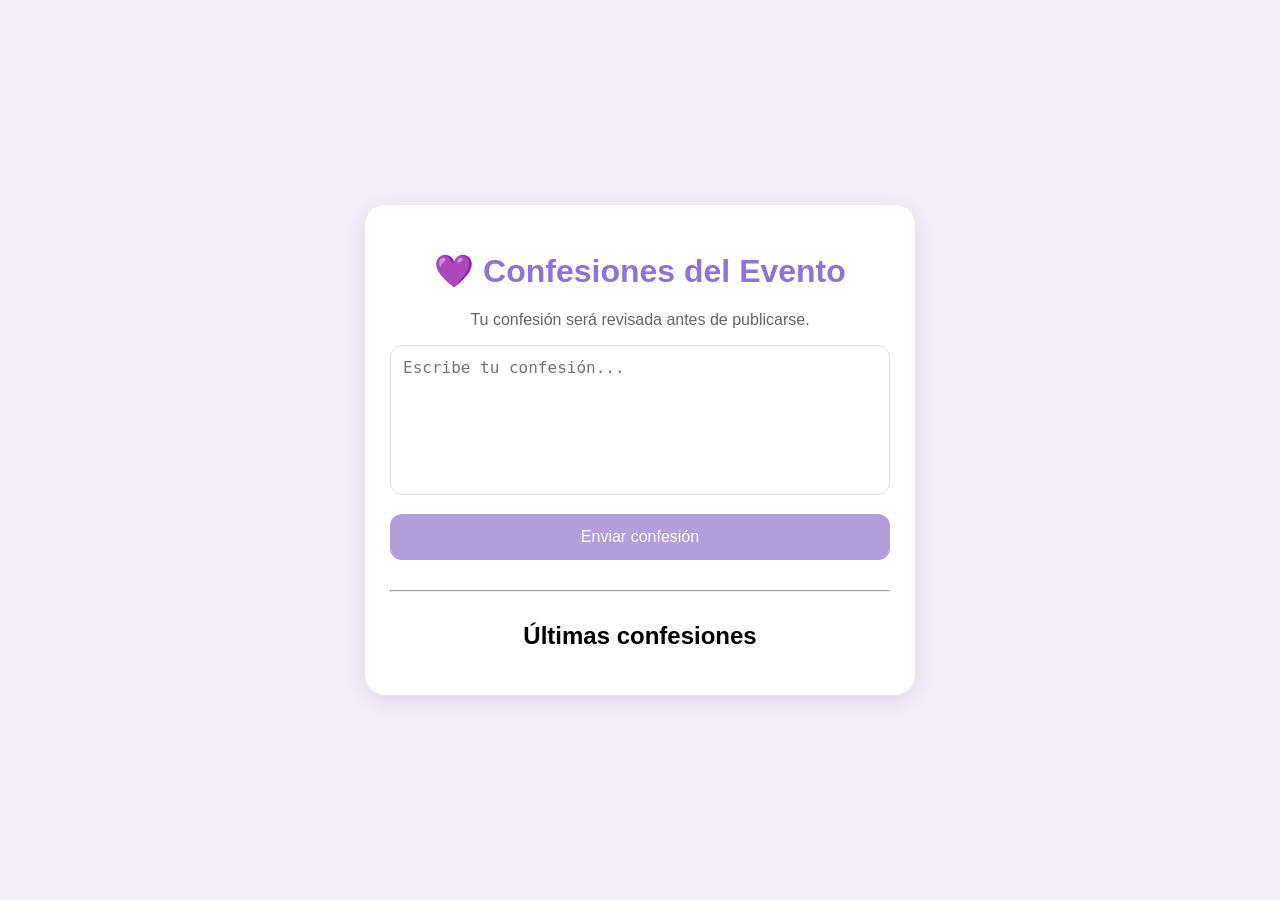
==== index.html @ d29457df "Primera version web" ====
<!DOCTYPE html>
<html lang="es">
<head>
<meta charset="UTF-8">
<meta name="viewport" content="width=device-width, initial-scale=1.0">

<title>Confesiones del Evento</title>

<style>
body {
    margin: 0;
    padding: 0;
    font-family: Arial, sans-serif;
    background: #f4eefc;
    display: flex;
    justify-content: center;
    align-items: center;
    min-height: 100vh;
}

.container {
    width: 90%;
    max-width: 500px;
    background: white;
    padding: 25px;
    border-radius: 20px;
    box-shadow: 0 5px 20px rgba(0,0,0,0.1);
}

h1 {
    text-align: center;
    color: #8f74d8;
}

p {
    text-align: center;
    color: #666;
}

textarea {
    width: 100%;
    height: 150px;
    padding: 12px;
    border-radius: 12px;
    border: 1px solid #ddd;
    resize: none;
    font-size: 16px;
    box-sizing: border-box;
}

button {
    width: 100%;
    margin-top: 15px;
    padding: 14px;
    border: none;
    border-radius: 12px;
    background: #b39ddb;
    color: white;
    font-size: 16px;
    cursor: pointer;
}

button:hover {
    opacity: 0.9;
}

.success {
    color: green;
    text-align: center;
    margin-top: 10px;
}

.error {
    color: red;
    text-align: center;
    margin-top: 10px;
}
</style>
</head>

<body>

<div class="container">

    <h1>💜 Confesiones del Evento</h1>

    <p>
        Tu confesión será revisada antes de publicarse.
    </p>

    <textarea
        id="message"
        maxlength="500"
        placeholder="Escribe tu confesión..."
    ></textarea>

    <button onclick="sendConfession()">
        Enviar confesión
    </button>

    <div id="status"></div>

    <hr style="margin:30px 0">

<h2 style="text-align:center;">
  Últimas confesiones
</h2>

<div id="feed"></div>

</div>

<script type="module" src="./js/main.js"></script>

</body>
</html>
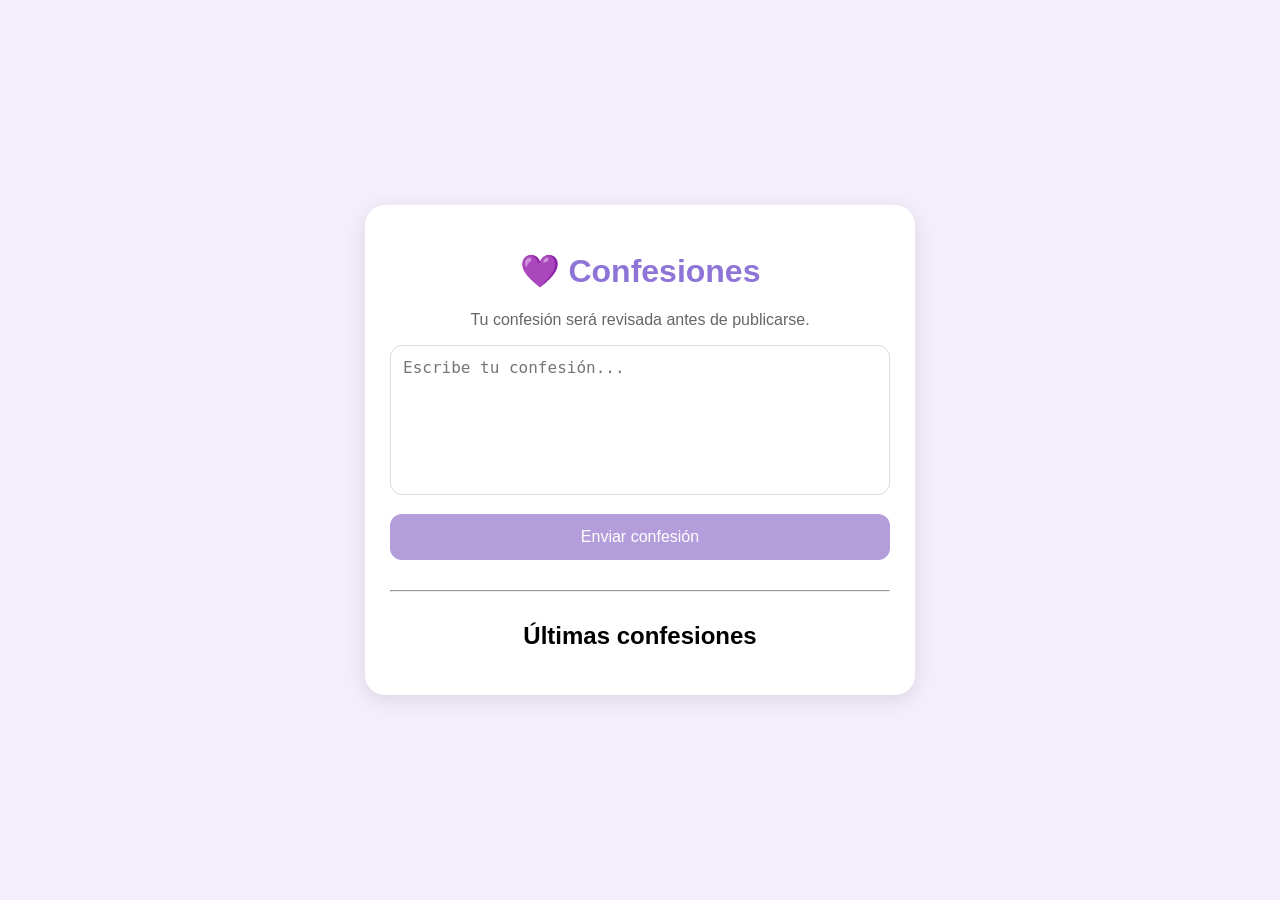
==== commit 8cd23a8e: "Agregar enlaces personalizados" ====
--- a/index.html
+++ b/index.html
@@ -82,7 +82,7 @@
 
 <div class="container">
 
-    <h1>💜 Confesiones del Evento</h1>
+    <h1 id="pageTitle">💜 Confesiones</h1>
 
     <p>
         Tu confesión será revisada antes de publicarse.
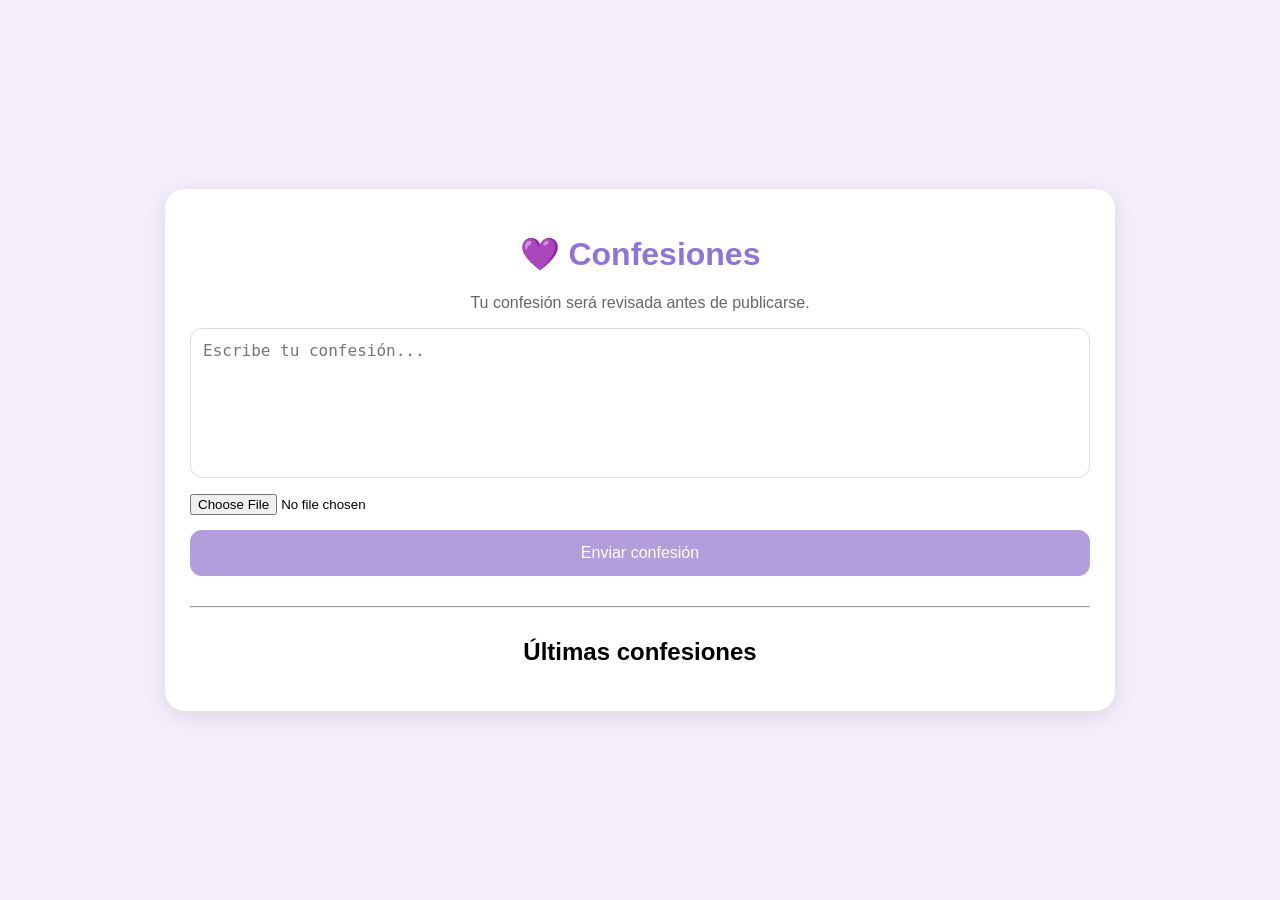
==== commit e8ccc565: "enviar imágenes desde la web" ====
--- a/index.html
+++ b/index.html
@@ -6,76 +6,8 @@
 
 <title>Confesiones del Evento</title>
 
-<style>
-body {
-    margin: 0;
-    padding: 0;
-    font-family: Arial, sans-serif;
-    background: #f4eefc;
-    display: flex;
-    justify-content: center;
-    align-items: center;
-    min-height: 100vh;
-}
+<link rel="stylesheet" href="./css/styles.css">
 
-.container {
-    width: 90%;
-    max-width: 500px;
-    background: white;
-    padding: 25px;
-    border-radius: 20px;
-    box-shadow: 0 5px 20px rgba(0,0,0,0.1);
-}
-
-h1 {
-    text-align: center;
-    color: #8f74d8;
-}
-
-p {
-    text-align: center;
-    color: #666;
-}
-
-textarea {
-    width: 100%;
-    height: 150px;
-    padding: 12px;
-    border-radius: 12px;
-    border: 1px solid #ddd;
-    resize: none;
-    font-size: 16px;
-    box-sizing: border-box;
-}
-
-button {
-    width: 100%;
-    margin-top: 15px;
-    padding: 14px;
-    border: none;
-    border-radius: 12px;
-    background: #b39ddb;
-    color: white;
-    font-size: 16px;
-    cursor: pointer;
-}
-
-button:hover {
-    opacity: 0.9;
-}
-
-.success {
-    color: green;
-    text-align: center;
-    margin-top: 10px;
-}
-
-.error {
-    color: red;
-    text-align: center;
-    margin-top: 10px;
-}
-</style>
 </head>
 
 <body>
@@ -94,6 +26,16 @@
         placeholder="Escribe tu confesión..."
     ></textarea>
 
+    <input
+    type="file"
+    id="image"
+    accept="image/*"
+    style="
+        margin-top:12px;
+        width:100%;
+    "
+>
+
     <button onclick="sendConfession()">
         Enviar confesión
     </button>
@@ -110,6 +52,8 @@
 
 </div>
 
+
+
 <script type="module" src="./js/main.js"></script>
 
 </body>
--- a/css/styles.css
+++ b/css/styles.css
@@ -0,0 +1,342 @@
+body {
+    margin: 0;
+    padding: 0;
+    font-family: Arial, sans-serif;
+    background: #f4eefc;
+    display: flex;
+    justify-content: center;
+    align-items: center;
+    min-height: 100vh;
+}
+
+.container {
+    width: min(95%, 900px);
+    background: white;
+    padding: 25px;
+    border-radius: 20px;
+    box-shadow: 0 5px 20px rgba(0,0,0,0.1);
+}
+
+h1 {
+    text-align: center;
+    color: #8f74d8;
+}
+
+p {
+    text-align: center;
+    color: #666;
+}
+
+textarea {
+    width: 100%;
+    height: 150px;
+    padding: 12px;
+    border-radius: 12px;
+    border: 1px solid #ddd;
+    resize: none;
+    font-size: 16px;
+    box-sizing: border-box;
+}
+
+button {
+    width: 100%;
+    margin-top: 15px;
+    padding: 14px;
+    border: none;
+    border-radius: 12px;
+    background: #b39ddb;
+    color: white;
+    font-size: 16px;
+    cursor: pointer;
+    transition: .2s;
+}
+
+button:hover {
+    opacity: .9;
+}
+
+.success {
+    color: green;
+    text-align: center;
+    margin-top: 10px;
+}
+
+.error {
+    color: red;
+    text-align: center;
+    margin-top: 10px;
+}
+
+/* =========================
+   FEED
+========================= */
+
+.confession-card {
+    background: #fff;
+    border-radius: 18px;
+    padding: 18px;
+    margin-top: 16px;
+    box-shadow: 0 2px 8px rgba(0,0,0,.08);
+    transition: .2s;
+}
+
+.confession-card:hover {
+    transform: translateY(-2px);
+}
+
+.confession-header {
+    display: flex;
+    gap: 12px;
+    align-items: center;
+}
+
+.avatar {
+    width: 48px;
+    height: 48px;
+    border-radius: 50%;
+    background: #e6dbff;
+    display: flex;
+    align-items: center;
+    justify-content: center;
+    font-size: 22px;
+    flex-shrink: 0;
+}
+
+.author {
+    font-weight: 700;
+}
+
+.time {
+    font-size: 12px;
+    color: #777;
+}
+
+.message {
+    margin-top: 16px;
+    font-size: 18px;
+    line-height: 1.5;
+    word-break: break-word;
+    overflow-wrap: break-word;
+}
+
+/* =========================
+   IMÁGENES
+========================= */
+
+.confession-image-container {
+    margin-top: 12px;
+}
+
+.confession-image {
+    width: 100%;
+    height: 450px;
+    object-fit: contain;
+    border-radius: 12px;
+    display: block;
+    background: #f7f7f7;
+    cursor: pointer;
+    transition: transform .2s ease;
+}
+
+.confession-image:hover {
+    transform: scale(1.01);
+}
+
+/* =========================
+   VISOR DE IMÁGENES
+========================= */
+
+.image-modal {
+    display: none;
+    position: fixed;
+    inset: 0;
+    background: rgba(0,0,0,.9);
+    z-index: 9999;
+    justify-content: center;
+    align-items: center;
+    padding: 20px;
+}
+
+.image-modal.active {
+    display: flex;
+}
+
+.image-modal img {
+    max-width: 95vw;
+    max-height: 95vh;
+    object-fit: contain;
+    border-radius: 12px;
+}
+
+.image-modal-close {
+    position: absolute;
+    top: 20px;
+    right: 25px;
+    color: white;
+    font-size: 40px;
+    cursor: pointer;
+    user-select: none;
+}
+
+/* =========================
+   ACCIONES
+========================= */
+
+.actions {
+    display: flex;
+    gap: 24px;
+    margin-top: 12px;
+    color: #555;
+    flex-wrap: wrap;
+}
+
+.like-btn,
+.comment-btn {
+    user-select: none;
+}
+
+/* =========================
+   COMENTARIOS
+========================= */
+
+.comments-box {
+    margin-top: 15px;
+    padding-top: 15px;
+    border-top: 1px solid #ececec;
+    max-height: 400px;
+    overflow-y: auto;
+}
+
+.comment-item {
+    background: #faf7ff;
+    border-radius: 12px;
+    padding: 12px;
+    margin-bottom: 10px;
+}
+
+.comment-author {
+    color: #8b6fd1;
+    font-size: 12px;
+    font-weight: 700;
+    margin-bottom: 5px;
+}
+
+.comment-time {
+    font-size: 12px;
+    color: #888;
+    margin-bottom: 6px;
+}
+
+.comment-text {
+    color: #333;
+    line-height: 1.4;
+    word-break: break-word;
+    overflow-wrap: break-word;
+}
+
+.comment-input {
+    width: 100%;
+    min-height: 80px;
+    border: 1px solid #ddd;
+    border-radius: 12px;
+    padding: 12px;
+    margin-top: 10px;
+    box-sizing: border-box;
+}
+
+.comment-button {
+    width: 100%;
+    margin-top: 10px;
+    background: #b39ddb;
+    color: white;
+    border: none;
+    border-radius: 12px;
+    padding: 12px;
+    cursor: pointer;
+}
+
+.comment-empty {
+    text-align: center;
+    color: #999;
+    padding: 10px;
+}
+
+/* =========================
+   SCROLL PERSONALIZADO
+========================= */
+
+.comments-box::-webkit-scrollbar {
+    width: 6px;
+}
+
+.comments-box::-webkit-scrollbar-thumb {
+    background: #c7b7eb;
+    border-radius: 10px;
+}
+
+/* =========================
+   TABLET
+========================= */
+
+@media (max-width: 768px) {
+
+    .container {
+        width: 95%;
+        padding: 20px;
+    }
+
+    .message {
+        font-size: 17px;
+    }
+
+    .confession-image {
+        height: 350px;
+    }
+}
+
+/* =========================
+   MÓVIL
+========================= */
+
+@media (max-width: 480px) {
+
+    body {
+        padding: 10px;
+    }
+
+    .container {
+        width: 100%;
+        padding: 18px;
+        border-radius: 16px;
+    }
+
+    h1 {
+        font-size: 32px;
+    }
+
+    .message {
+        font-size: 16px;
+    }
+
+    .actions {
+        gap: 16px;
+    }
+
+    .avatar {
+        width: 42px;
+        height: 42px;
+        font-size: 20px;
+    }
+
+    .confession-card {
+        padding: 14px;
+    }
+
+    .comment-input {
+        min-height: 70px;
+    }
+
+    .confession-image {
+        height: 250px;
+    }
+}
